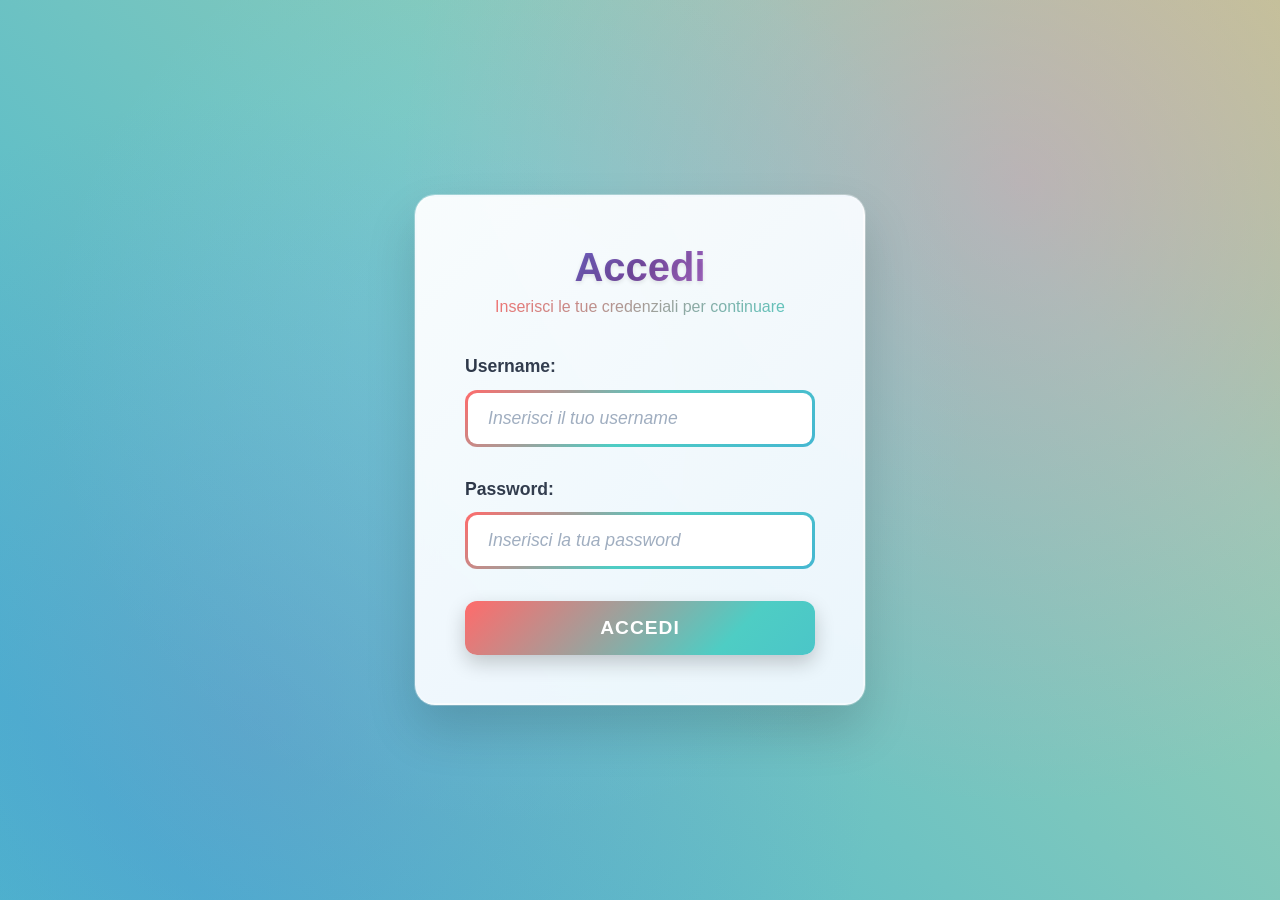
==== src/main/webapp/index.html @ 55967b6c "login with js done... its hard work" ====
<!DOCTYPE html>
<html lang="it">
<head>
    <meta charset="UTF-8">
    <meta name="viewport" content="width=device-width, initial-scale=1.0">
    <title>LOGIN</title>
    <link rel="stylesheet" href="css/login.css">
    <script src = "scripts/login.js" charset="utf-8" defer></script>
</head>
<body>
<div class="login-container">
    <div class="login-header">
        <h1>Accedi</h1>
        <p>Inserisci le tue credenziali per continuare</p>
    </div>

    <div id="messageContainer"></div>

    <form id="loginForm">
        <div class="form-group">
            <label for="username">Username:</label>
            <input type="text" id="username" name="username" required placeholder="Inserisci il tuo username">
        </div>

        <div class="form-group">
            <label for="password">Password:</label>
            <input type="password" id="password" name="password" required placeholder="Inserisci la tua password">
        </div>

        <button type="submit" class="btn-login">
            Accedi
        </button>
    </form>
</div>
---- src/main/webapp/css/login.css ----
* {
    margin: 0;
    padding: 0;
    box-sizing: border-box;
}

html, body {
    height: 100%;
    width: 100%;
}

body {
    font-family: 'Segoe UI', Tahoma, Geneva, Verdana, sans-serif;
    background: linear-gradient(45deg, #ff6b6b, #4ecdc4, #45b7d1, #96ceb4, #feca57, #ff9ff3, #54a0ff);
    background-size: 400% 400%;
    animation: gradientShift 8s ease infinite;
    display: flex;
    align-items: center;
    justify-content: center;
    min-height: 100vh;
    position: relative;
    overflow: hidden;
}

body::before {
    content: '';
    position: absolute;
    top: 0;
    left: 0;
    right: 0;
    bottom: 0;
    background:
            radial-gradient(circle at 20% 80%, rgba(120, 119, 198, 0.3) 0%, transparent 50%),
            radial-gradient(circle at 80% 20%, rgba(255, 119, 198, 0.3) 0%, transparent 50%),
            radial-gradient(circle at 40% 40%, rgba(120, 219, 255, 0.3) 0%, transparent 50%);
    z-index: 0;
}

@keyframes gradientShift {
    0% { background-position: 0% 50%; }
    50% { background-position: 100% 50%; }
    100% { background-position: 0% 50%; }
}

.login-container {
    background: linear-gradient(135deg, rgba(255, 255, 255, 0.95) 0%, rgba(240, 248, 255, 0.95) 100%);
    backdrop-filter: blur(10px);
    padding: 3rem;
    border-radius: 20px;
    box-shadow:
            0 25px 50px rgba(0, 0, 0, 0.15),
            0 0 0 1px rgba(255, 255, 255, 0.3);
    width: 90%;
    max-width: 450px;
    position: relative;
    z-index: 1;
    border: 2px solid rgba(255, 255, 255, 0.2);
}

.login-header {
    text-align: center;
    margin-bottom: 2.5rem;
}

.login-header h1 {
    background: linear-gradient(135deg, #667eea 0%, #764ba2 50%, #f093fb 100%);
    -webkit-background-clip: text;
    background-clip: text;
    -webkit-text-fill-color: transparent;
    font-size: 2.5rem;
    margin-bottom: 0.5rem;
    font-weight: 700;
    text-shadow: 0 2px 4px rgba(0, 0, 0, 0.1);
}

.login-header p {
    background: linear-gradient(135deg, #ff6b6b 0%, #4ecdc4 100%);
    -webkit-background-clip: text;
    background-clip: text;
    -webkit-text-fill-color: transparent;
    font-size: 1rem;
    font-weight: 500;
}

.form-group {
    margin-bottom: 2rem;
}

.form-group label {
    display: block;
    margin-bottom: 0.8rem;
    background: linear-gradient(135deg, #2d3748 0%, #4a5568 100%);
    -webkit-background-clip: text;
    background-clip: text;
    -webkit-text-fill-color: transparent;
    font-weight: 600;
    font-size: 1.1rem;
}

.form-group input {
    width: 100%;
    padding: 15px 20px;
    border: 3px solid transparent;
    background: linear-gradient(white, white) padding-box,
    linear-gradient(135deg, #ff6b6b, #4ecdc4, #45b7d1) border-box;
    border-radius: 12px;
    font-size: 1.1rem;
    transition: all 0.3s ease;
    color: #2d3748;
}

.form-group input:focus {
    outline: none;
    background: linear-gradient(white, white) padding-box,
    linear-gradient(135deg, #667eea, #764ba2, #f093fb) border-box;
    box-shadow: 0 0 0 4px rgba(102, 126, 234, 0.2);
    transform: translateY(-2px);
}

.form-group input::placeholder {
    color: #a0aec0;
    font-style: italic;
}

.btn-login {
    width: 100%;
    padding: 16px;
    background: linear-gradient(135deg, #ff6b6b 0%, #4ecdc4 25%, #45b7d1 50%, #96ceb4 75%, #feca57 100%);
    background-size: 300% 300%;
    color: white;
    border: none;
    border-radius: 12px;
    font-size: 1.2rem;
    font-weight: 700;
    cursor: pointer;
    transition: all 0.3s ease;
    text-transform: uppercase;
    letter-spacing: 1px;
    box-shadow: 0 8px 20px rgba(0, 0, 0, 0.2);
    animation: buttonGlow 3s ease infinite;
}

@keyframes buttonGlow {
    0%, 100% { background-position: 0% 50%; }
    50% { background-position: 100% 50%; }
}

.btn-login:hover {
    transform: translateY(-3px);
    box-shadow: 0 12px 30px rgba(0, 0, 0, 0.3);
    animation-duration: 1s;
}

.btn-login:active {
    transform: translateY(-1px);
}

.error-message {
    background: linear-gradient(135deg, #ffe6e6 0%, #fff5f5 100%);
    color: #e53e3e;
    padding: 1.2rem;
    border-radius: 12px;
    margin-bottom: 1.5rem;
    border-left: 5px solid #e53e3e;
    box-shadow: 0 4px 12px rgba(229, 62, 62, 0.2);
    font-weight: 500;
}
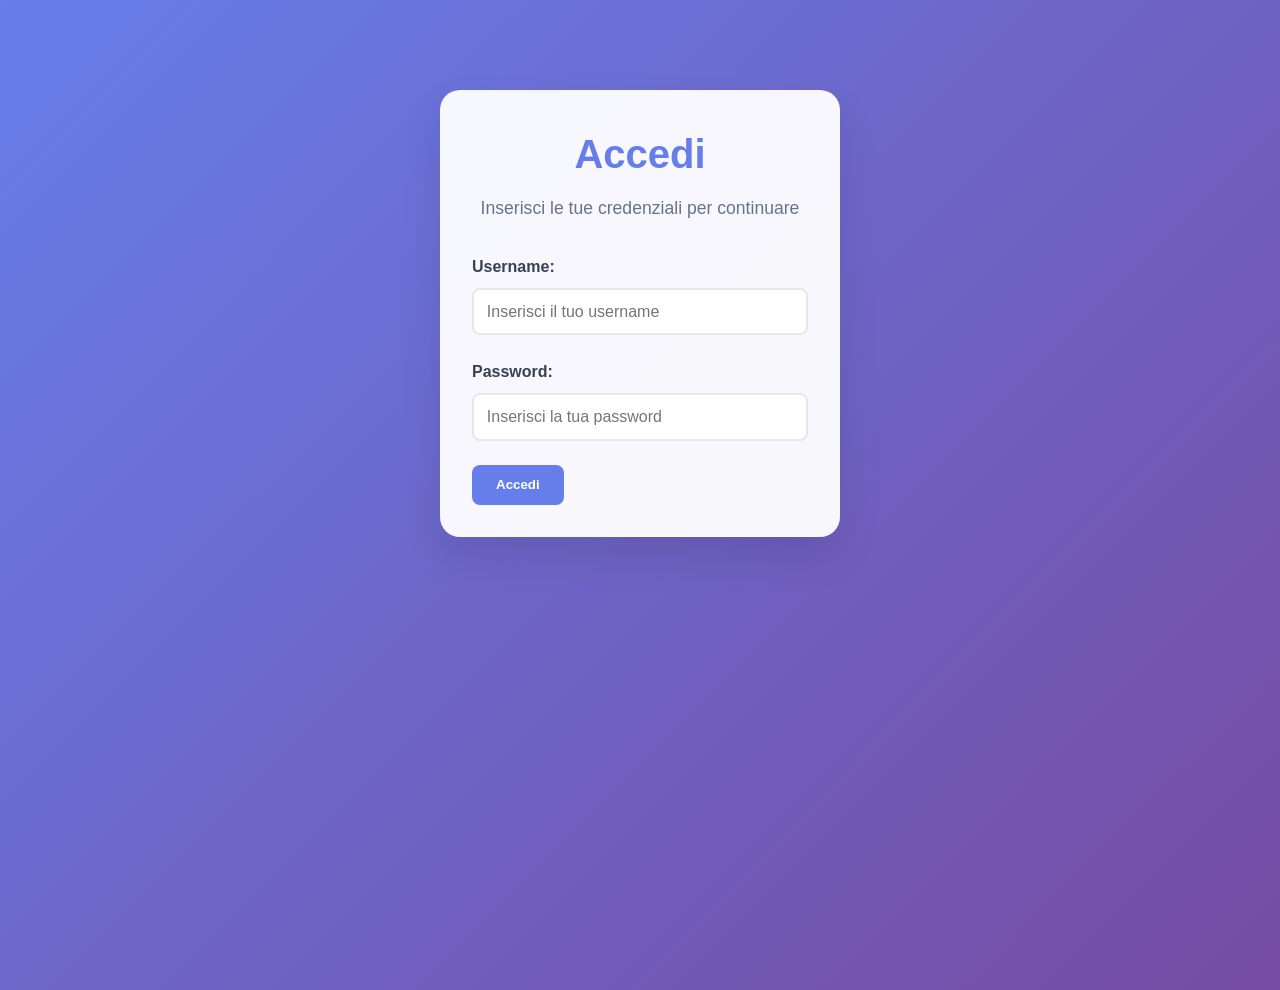
==== commit 5ce1757a: "remove and rename files" ====
--- a/src/main/webapp/index.html
+++ b/src/main/webapp/index.html
@@ -4,7 +4,7 @@
     <meta charset="UTF-8">
     <meta name="viewport" content="width=device-width, initial-scale=1.0">
     <title>LOGIN</title>
-    <link rel="stylesheet" href="css/login.css">
+    <link rel="stylesheet" href="css/style.css">
     <script src = "scripts/login.js" charset="utf-8" defer></script>
 </head>
 <body>
--- a/src/main/webapp/css/style.css
+++ b/src/main/webapp/css/style.css
@@ -0,0 +1,706 @@
+/* ===== RESET E BASE ===== */
+* {
+    margin: 0;
+    padding: 0;
+    box-sizing: border-box;
+}
+
+body {
+    font-family: 'Segoe UI', Tahoma, Geneva, Verdana, sans-serif;
+    background: linear-gradient(135deg, #667eea 0%, #764ba2 100%);
+    min-height: 100vh;
+    color: #333;
+    line-height: 1.6;
+}
+
+/* ===== CONTAINERS ===== */
+.homepage-container,
+.login-container,
+.aste-container {
+    background: rgba(255, 255, 255, 0.95);
+    backdrop-filter: blur(10px);
+    border-radius: 20px;
+    box-shadow: 0 20px 40px rgba(0, 0, 0, 0.1);
+    margin: 2rem auto;
+    padding: 2rem;
+}
+
+.homepage-container {
+    max-width: 800px;
+}
+
+.login-container {
+    max-width: 400px;
+    margin-top: 10vh;
+}
+
+.aste-container {
+    max-width: 1200px;
+}
+
+/* ===== HEADERS ===== */
+.homepage-header,
+.login-header,
+.aste-header {
+    text-align: center;
+    margin-bottom: 2rem;
+}
+
+.homepage-header h1,
+.login-header h1,
+.aste-header h1 {
+    color: #667eea;
+    font-size: 2.5rem;
+    font-weight: 700;
+    margin-bottom: 0.5rem;
+}
+
+.homepage-header p,
+.login-header p,
+.aste-header p {
+    color: #64748b;
+    font-size: 1.1rem;
+}
+
+/* ===== MESSAGGI ===== */
+.error-message {
+    background: #fee;
+    color: #d63384;
+    padding: 1rem;
+    border-radius: 8px;
+    border-left: 4px solid #d63384;
+    margin-bottom: 1.5rem;
+    font-weight: 500;
+}
+
+/* ===== BOTTONI ===== */
+.btn-option,
+.btn-login,
+.btn-logout,
+.btn-homepage,
+.btn-submit,
+.btn-dettaglio,
+.btn-close-auction,
+.search-button {
+    display: inline-block;
+    padding: 0.8rem 1.5rem;
+    background: #667eea;
+    color: white;
+    text-decoration: none;
+    border-radius: 8px;
+    border: none;
+    font-weight: 600;
+    cursor: pointer;
+    transition: all 0.3s ease;
+    text-align: center;
+}
+
+.btn-option:hover,
+.btn-login:hover,
+.btn-logout:hover,
+.btn-homepage:hover,
+.btn-submit:hover,
+.btn-dettaglio:hover,
+.btn-close-auction:hover,
+.search-button:hover {
+    background: #5a67d8;
+    transform: translateY(-2px);
+}
+
+.btn-logout {
+    background: #e53e3e;
+}
+
+.btn-logout:hover {
+    background: #c53030;
+}
+
+/* ===== FORMS ===== */
+.form-group {
+    margin-bottom: 1.5rem;
+}
+
+.form-group label {
+    display: block;
+    margin-bottom: 0.5rem;
+    color: #374151;
+    font-weight: 600;
+}
+
+.form-group input,
+.form-input,
+.form-textarea,
+.search-input {
+    width: 100%;
+    padding: 0.8rem;
+    border: 2px solid #e5e7eb;
+    border-radius: 8px;
+    font-size: 1rem;
+    transition: border-color 0.3s ease;
+}
+
+.form-group input:focus,
+.form-input:focus,
+.form-textarea:focus,
+.search-input:focus {
+    outline: none;
+    border-color: #667eea;
+}
+
+.form-textarea {
+    resize: vertical;
+    min-height: 80px;
+}
+
+/* ===== HOMEPAGE SPECIFICO ===== */
+.options-container {
+    display: grid;
+    grid-template-columns: repeat(auto-fit, minmax(300px, 1fr));
+    gap: 2rem;
+    margin: 2rem 0;
+}
+
+.option-card {
+    background: rgba(255, 255, 255, 0.9);
+    border-radius: 15px;
+    padding: 2rem;
+    text-align: center;
+    box-shadow: 0 10px 25px rgba(0, 0, 0, 0.1);
+    transition: transform 0.3s ease;
+}
+
+.option-card:hover {
+    transform: translateY(-5px);
+}
+
+.card-icon {
+    color: #667eea;
+    margin-bottom: 1rem;
+}
+
+.option-card h2 {
+    color: #374151;
+    margin-bottom: 1rem;
+    font-size: 1.8rem;
+}
+
+.option-card p {
+    color: #64748b;
+    margin-bottom: 1.5rem;
+}
+
+.logout-container {
+    text-align: center;
+    margin-top: 2rem;
+    padding-top: 2rem;
+    border-top: 1px solid #e5e7eb;
+}
+
+/* ===== TABELLE ===== */
+.tables-container,
+.forms-container {
+    display: grid;
+    grid-template-columns: repeat(auto-fit, minmax(400px, 1fr));
+    gap: 2rem;
+    margin: 2rem 0;
+}
+
+.section-container,
+.form-container {
+    background: rgba(255, 255, 255, 0.9);
+    border-radius: 15px;
+    padding: 1.5rem;
+    box-shadow: 0 8px 20px rgba(0, 0, 0, 0.1);
+}
+
+.section-header,
+.form-header {
+    margin-bottom: 1.5rem;
+    padding-bottom: 1rem;
+    border-bottom: 2px solid #e5e7eb;
+}
+
+.section-title,
+.form-title {
+    color: #374151;
+    font-size: 1.3rem;
+    font-weight: 600;
+    margin-bottom: 0.5rem;
+}
+
+.active-title {
+    color: #059669;
+}
+
+.closed-title {
+    color: #dc2626;
+}
+
+.article-title {
+    color: #2563eb;
+}
+
+.auction-title {
+    color: #d97706;
+}
+
+.section-count {
+    color: #64748b;
+    font-size: 0.9rem;
+}
+
+.form-subtitle {
+    color: #64748b;
+    font-size: 0.9rem;
+}
+
+/* ===== STILI TABELLE ===== */
+.aste-table {
+    width: 100%;
+    border-collapse: collapse;
+    background: white;
+    border-radius: 8px;
+    overflow: hidden;
+}
+
+.aste-table thead {
+    background: #667eea;
+    color: white;
+}
+
+.aste-table th,
+.aste-table td {
+    padding: 0.8rem;
+    text-align: left;
+    border-bottom: 1px solid #e5e7eb;
+}
+
+.aste-table th {
+    font-weight: 600;
+    font-size: 0.9rem;
+    text-transform: uppercase;
+}
+
+.asta-row:hover {
+    background: rgba(102, 126, 234, 0.05);
+}
+
+/* ===== ELEMENTI TABELLE ===== */
+.asta-id {
+    font-weight: 700;
+    color: #667eea;
+}
+
+.price,
+.min-bid {
+    font-weight: 600;
+    color: #059669;
+}
+
+.user-name {
+    font-weight: 500;
+    color: #374151;
+}
+
+.date {
+    color: #64748b;
+    font-size: 0.9rem;
+}
+
+.article-name,
+.item-name {
+    font-weight: 500;
+    color: #374151;
+}
+
+.article-description {
+    color: #64748b;
+    font-size: 0.9rem;
+}
+
+.article-path {
+    color: #6b7280;
+    font-size: 0.8rem;
+    font-family: monospace;
+}
+
+/* ===== STATUS BADGES ===== */
+.status-badge {
+    display: inline-block;
+    padding: 0.3rem 0.6rem;
+    border-radius: 12px;
+    font-size: 0.8rem;
+    font-weight: 600;
+    text-transform: uppercase;
+}
+
+.status-active {
+    background: #d1fae5;
+    color: #065f46;
+}
+
+.status-closed {
+    background: #fee2e2;
+    color: #991b1b;
+}
+
+.status-won {
+    background: #fef3c7;
+    color: #92400e;
+}
+
+.status-winner {
+    background: #d1fae5;
+    color: #065f46;
+}
+
+.status-leading {
+    background: #fef3c7;
+    color: #92400e;
+}
+
+.status-normal {
+    background: #f1f5f9;
+    color: #475569;
+}
+
+/* ===== RICERCA ===== */
+.search-section {
+    margin-bottom: 2rem;
+}
+
+.search-form {
+    display: flex;
+    justify-content: center;
+}
+
+.search-container {
+    display: flex;
+    gap: 1rem;
+    max-width: 500px;
+    width: 100%;
+}
+
+.search-input {
+    flex: 1;
+}
+
+/* ===== MESSAGGI VUOTI ===== */
+.no-aste-message {
+    text-align: center;
+    padding: 3rem 2rem;
+    background: rgba(248, 250, 252, 0.8);
+    border-radius: 12px;
+    border: 2px dashed #cbd5e1;
+}
+
+.no-aste-icon {
+    font-size: 2rem;
+    margin-bottom: 1rem;
+}
+
+.no-aste-message h2,
+.no-aste-message h3,
+.no-aste-message h4 {
+    color: #64748b;
+    margin-bottom: 0.5rem;
+}
+
+.no-aste-message p {
+    color: #64748b;
+}
+
+/* ===== DETTAGLIO ASTA ===== */
+.asta-container .main-content {
+    display: grid;
+    grid-template-columns: 2fr 1fr;
+    gap: 2rem;
+    margin-bottom: 2rem;
+}
+
+.asta-details-container,
+.offerte-container {
+    background: rgba(255, 255, 255, 0.9);
+    border-radius: 15px;
+    padding: 1.5rem;
+    box-shadow: 0 8px 20px rgba(0, 0, 0, 0.1);
+}
+
+.asta-details-header {
+    display: flex;
+    justify-content: space-between;
+    align-items: center;
+    margin-bottom: 2rem;
+    padding-bottom: 1rem;
+    border-bottom: 2px solid #e5e7eb;
+}
+
+.asta-title {
+    color: #374151;
+    font-size: 1.5rem;
+    font-weight: 700;
+}
+
+.asta-info-grid {
+    display: grid;
+    grid-template-columns: repeat(auto-fit, minmax(200px, 1fr));
+    gap: 1rem;
+    margin-bottom: 2rem;
+}
+
+.info-card {
+    background: rgba(248, 250, 252, 0.8);
+    padding: 1rem;
+    border-radius: 8px;
+    border: 1px solid #e5e7eb;
+}
+
+.info-label {
+    font-size: 0.8rem;
+    color: #64748b;
+    text-transform: uppercase;
+    font-weight: 600;
+    margin-bottom: 0.5rem;
+}
+
+.info-value {
+    font-size: 1.1rem;
+    font-weight: 700;
+    color: #374151;
+}
+
+.state-active {
+    color: #059669;
+}
+
+.state-closed {
+    color: #dc2626;
+}
+
+/* ===== ARTICOLI SEZIONE ===== */
+.asta-articles {
+    margin-bottom: 2rem;
+}
+
+.asta-articles h3,
+.offerte-title {
+    color: #374151;
+    font-size: 1.2rem;
+    font-weight: 600;
+    margin-bottom: 1rem;
+}
+
+.articles-table-container,
+.offerte-table-container {
+    overflow-x: auto;
+    border-radius: 8px;
+}
+
+.articles-table,
+.offerte-table {
+    width: 100%;
+    border-collapse: collapse;
+    background: white;
+}
+
+.articles-table thead,
+.offerte-table thead {
+    background: #667eea;
+    color: white;
+}
+
+.articles-table th,
+.articles-table td,
+.offerte-table th,
+.offerte-table td {
+    padding: 0.8rem;
+    text-align: left;
+    border-bottom: 1px solid #e5e7eb;
+}
+
+.article-row:hover,
+.offerta-row:hover {
+    background: rgba(102, 126, 234, 0.05);
+}
+
+.winning-row {
+    background: rgba(16, 185, 129, 0.1);
+    border-left: 4px solid #10b981;
+}
+
+/* ===== AZIONI ===== */
+.asta-actions {
+    text-align: center;
+    margin: 2rem 0;
+}
+
+/* ===== VINCITORE ===== */
+.winner-section {
+    margin-top: 2rem;
+    padding: 1.5rem;
+    background: rgba(16, 185, 129, 0.1);
+    border-radius: 12px;
+    border: 2px solid rgba(16, 185, 129, 0.2);
+}
+
+.winner-title {
+    color: #065f46;
+    font-size: 1.3rem;
+    font-weight: 700;
+    margin-bottom: 1rem;
+    text-align: center;
+}
+
+.winner-card {
+    display: flex;
+    justify-content: space-between;
+    gap: 2rem;
+    background: rgba(255, 255, 255, 0.9);
+    padding: 1.5rem;
+    border-radius: 8px;
+}
+
+.winner-info h4,
+.winning-bid h4 {
+    color: #374151;
+    margin-bottom: 0.5rem;
+}
+
+.winner-name {
+    color: #065f46;
+    font-weight: 700;
+    font-size: 1.1rem;
+}
+
+.winner-address {
+    color: #64748b;
+}
+
+.winning-amount {
+    color: #065f46;
+    font-weight: 700;
+    font-size: 1.3rem;
+}
+
+.winning-date {
+    color: #64748b;
+    font-size: 0.9rem;
+}
+
+/* ===== FORM SPECIFICI ===== */
+.input-group {
+    margin-bottom: 1.5rem;
+}
+
+.input-label {
+    display: block;
+    margin-bottom: 0.5rem;
+    color: #374151;
+    font-weight: 600;
+}
+
+.checkbox-container {
+    max-height: 200px;
+    overflow-y: auto;
+    border: 2px solid #e5e7eb;
+    border-radius: 8px;
+    padding: 1rem;
+}
+
+.checkbox-item {
+    display: flex;
+    align-items: center;
+    margin-bottom: 0.8rem;
+}
+
+.checkbox-input {
+    margin-right: 0.8rem;
+    width: 18px;
+    height: 18px;
+}
+
+.checkbox-label {
+    display: flex;
+    justify-content: space-between;
+    align-items: center;
+    flex: 1;
+    cursor: pointer;
+    padding: 0.5rem;
+    border-radius: 6px;
+    transition: background-color 0.3s ease;
+}
+
+.checkbox-label:hover {
+    background-color: rgba(102, 126, 234, 0.05);
+}
+
+.checkbox-name {
+    font-weight: 500;
+    color: #374151;
+}
+
+.checkbox-price {
+    font-weight: 600;
+    color: #059669;
+}
+
+/* ===== BOTTONE HOMEPAGE ===== */
+.homepage-button-container {
+    text-align: center;
+    margin-top: 2rem;
+    padding-top: 2rem;
+    border-top: 1px solid #e5e7eb;
+}
+
+/* ===== RESPONSIVE ===== */
+@media (max-width: 768px) {
+    .homepage-container,
+    .login-container,
+    .aste-container {
+        margin: 1rem;
+        padding: 1.5rem;
+    }
+
+    .tables-container,
+    .forms-container {
+        grid-template-columns: 1fr;
+    }
+
+    .asta-container .main-content {
+        grid-template-columns: 1fr;
+    }
+
+    .search-container {
+        flex-direction: column;
+    }
+
+    .winner-card {
+        flex-direction: column;
+        gap: 1rem;
+    }
+
+    .options-container {
+        grid-template-columns: 1fr;
+    }
+}
+
+@media (max-width: 480px) {
+    .homepage-header h1,
+    .login-header h1,
+    .aste-header h1 {
+        font-size: 2rem;
+    }
+
+    .aste-table {
+        font-size: 0.9rem;
+    }
+
+    .aste-table th,
+    .aste-table td {
+        padding: 0.5rem;
+    }
+
+    .info-grid {
+        grid-template-columns: 1fr;
+    }
+}
